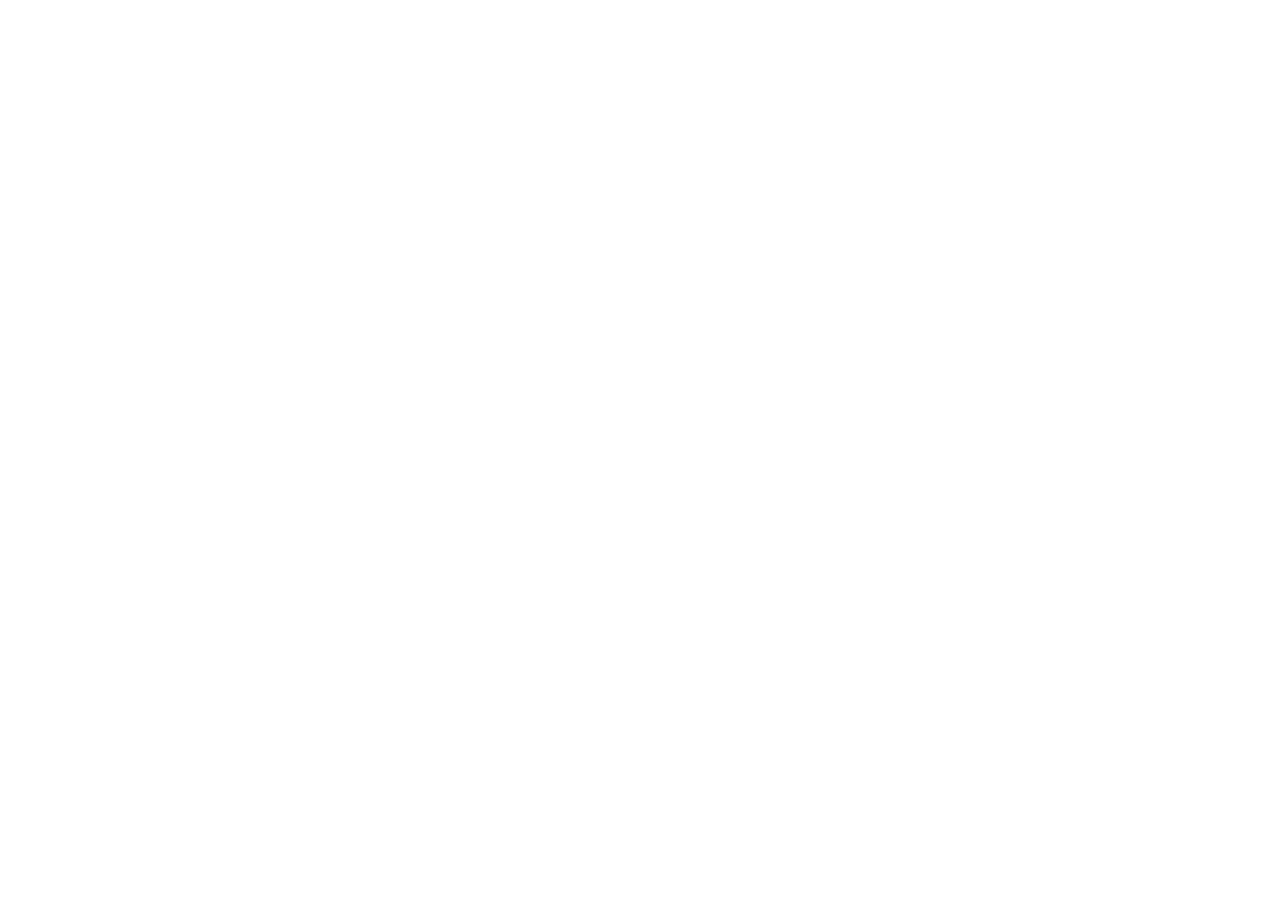
==== index.html @ 6b67593c "i love addings things" ====
<!DOCTYPE html>
<html lang="de">
<head>
    <meta charset="UTF-8">
    <meta name="viewport" content="width=device-width, initial-scale=1.0">
    <title>DHBW Schachclub</title>
    <link rel="stylesheet" href="style.css">
</head>
<body>

</body>
</html>
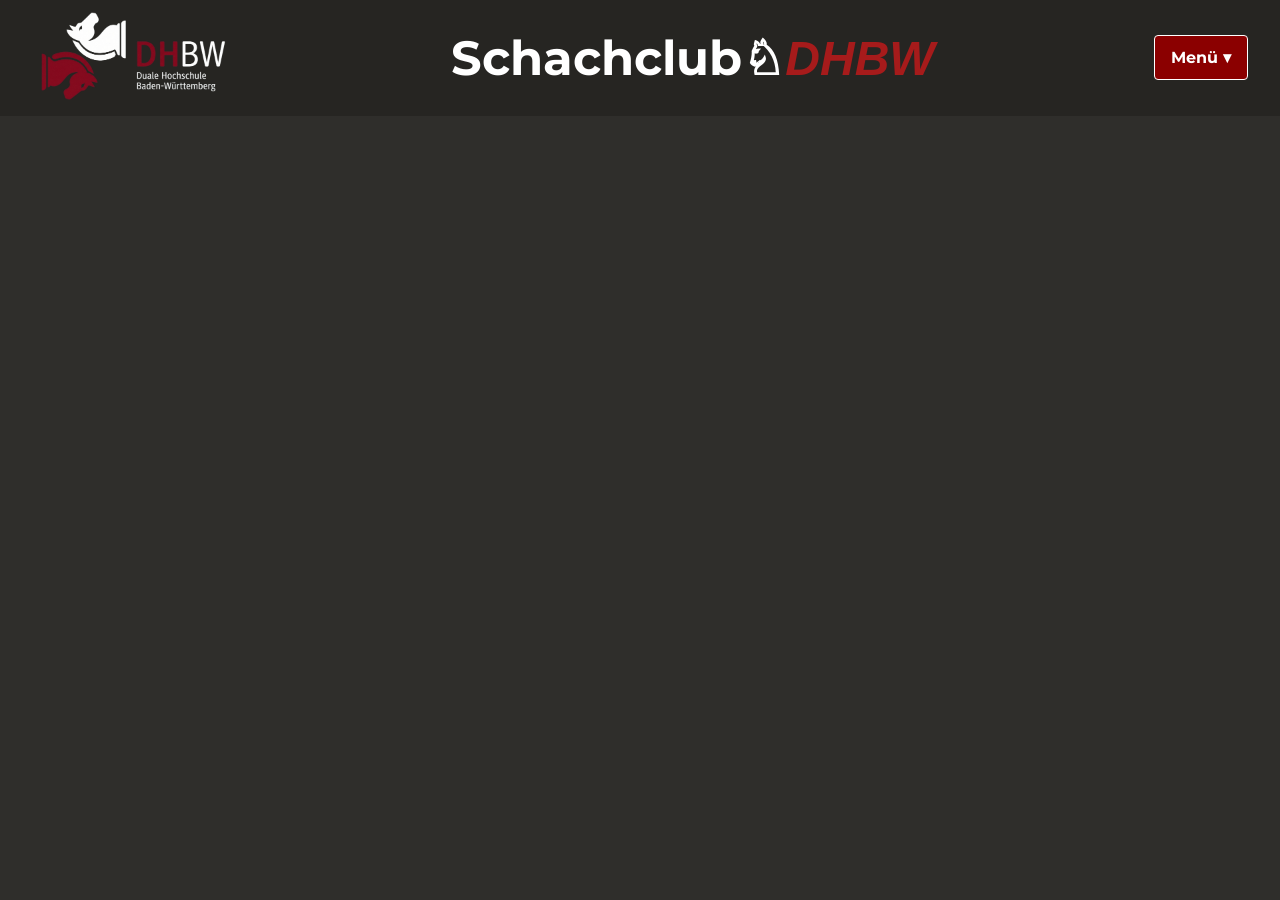
==== commit d0f0c653: "New Laptop, older changes" ====
--- a/index.html
+++ b/index.html
@@ -3,10 +3,42 @@
 <head>
     <meta charset="UTF-8">
     <meta name="viewport" content="width=device-width, initial-scale=1.0">
+    <!-- Responsives Design für Handynutzer-->
     <title>DHBW Schachclub</title>
+    <!-- Titel der Website im Browser-Tab -->
     <link rel="stylesheet" href="style.css">
+    <!-- link zum stylesheet css-->
+    <link href="https://fonts.googleapis.com/css2?family=Montserrat:wght@400;600&display=swap" rel="stylesheet">
+    <!-- Einbindung der Google Fonts für die Schriftart Montserrat -->
 </head>
 <body>
-
+    <a class="skip-link" href="#inhalt">Zum Inhalt springen</a>
+    <!-- Skip-Link für Barrierefreiheit -->
+<header class="site-header">
+    <!-- Logo und Navigation -->
+    <a href="index.html" class="logo">
+        <img src="bilder/logo_transparent_weiß.png" alt="DHBW Schachclub Logo">
+    </a> 
+    <!-- Gemeinsame Überschrift: DHBW rot und Schachclub weiß ohne großen Abstand -->
+    <h1><span class="titel-schachclub"> Schachclub♘</span><span class="titel-dhbw">DHBW</span></h1>
+    <!-- Menü mit Links zu den weiteren Seiten der Website -->
+    <details class="site-menu">     
+        <!-- Schaltfläche zum Öffnen und Schließen des Menüs -->
+        <summary class="Menü">Menü</summary>
+        <!-- Platzhalter-Links für die zukünftigen Seiten -->
+        <nav aria-label="Hauptnavigation">
+            <ul class="nav-list">
+                <li><a href="ueber-uns.html">Über uns</a></li>
+                <li><a href="trainingszeiten.html">Trainingszeiten</a></li>
+                <li><a href="turniere.html">Turniere</a></li>
+                <li><a href="mannschaften.html">Mannschaften</a></li>
+                <li><a href="kontakt.html">Kontakt</a></li>
+            </ul>
+        </nav>
+    </details>
+</header>
+<main id="inhalt">
+    <!-- Hauptinhalt der Seite -->
+</main>
 </body>
 </html>
--- a/style.css
+++ b/style.css
@@ -0,0 +1,122 @@
+/* Der Sprunglink bleibt unsichtbar, ist aber für Tastatur-Nutzer erreichbar. */
+.skip-link {
+  position: absolute;
+  left: -9999px;
+  top: 11rem;
+  z-index: 20;
+  padding: 0.75rem 1rem;
+  background-color: #ffffff;
+  color: #000000;
+}
+
+/* Beim Fokussieren wird der Sprunglink sichtbar. */
+.skip-link:focus {
+  left: 1rem;
+}
+
+/* Grundgestaltung für die Links im geöffneten Menü */
+.nav-list {
+  list-style: none;
+  margin: 0;
+  padding: 0.5rem 0;
+}
+
+.nav-list a {
+  text-decoration: none;
+  color: white;
+  display: block;
+  padding: 8px 16px;
+}
+
+/* Ein klar sichtbarer Fokusring für Tastaturbedienung */
+.nav-list a:focus-visible {
+  outline: 3px solid #FFFFFF;
+  outline-offset: 2px;
+  background-color: #FFFFFF;
+  color: #8B0000;
+}
+
+body {
+  background-color: #2f2e2b;
+  font-family: "Montserrat", sans-serif;
+  color: #ffffff;
+  margin: 0;
+}
+
+.logo img {
+  width: 200px;
+  height: auto;
+}
+
+.site-header {
+    background-color: #262522;
+    display: flex;
+    align-items: center;
+    justify-content: space-between;
+    padding: 0rem 2rem;
+    position: sticky;
+    top: 0;
+    z-index: 10;
+}
+
+.site-header h1 {
+    font-size: 3rem;
+    margin: 0;
+    color: #ffffff;
+}
+
+/* Die beiden Textteile bleiben direkt nebeneinander. */
+.titel-dhbw {
+    color: #A61B1B;
+    font-style: italic;
+    font-family: Caponic, sans-serif;
+    font-weight: bold;
+}
+
+.titel-schachclub {
+    color: #ffffff;
+}
+
+.Menü {
+    background-color: #8B0000;
+}
+
+/* Position und Aussehen des Menüs im rechten Bereich des Headers */
+.site-menu {
+    position: relative;
+    color: #ffffff;
+    font-weight: bold;
+}
+
+.site-menu summary {
+    cursor: pointer;
+    padding: 0.75rem 1rem;
+    border: 1px solid #ffffff;
+    border-radius: 4px;
+    list-style: none;
+}
+
+.site-menu summary::-webkit-details-marker {
+    display: none;
+}
+
+.site-menu summary::after {
+    content: " ▾";
+}
+
+.site-menu[open] summary::after {
+    content: " ▴";
+}
+
+/* Das geöffnete Menü wird unterhalb der Schaltfläche eingeblendet */
+.site-menu nav {
+    position: absolute;
+    top: calc(100% + 0.5rem);
+    right: 0;
+    min-width: 190px;
+    background-color: #A61B1B;
+
+    border-radius: 4px;
+    box-shadow: 0 4px 12px rgba(0, 0, 0, 0.25);
+    z-index: 1;
+}
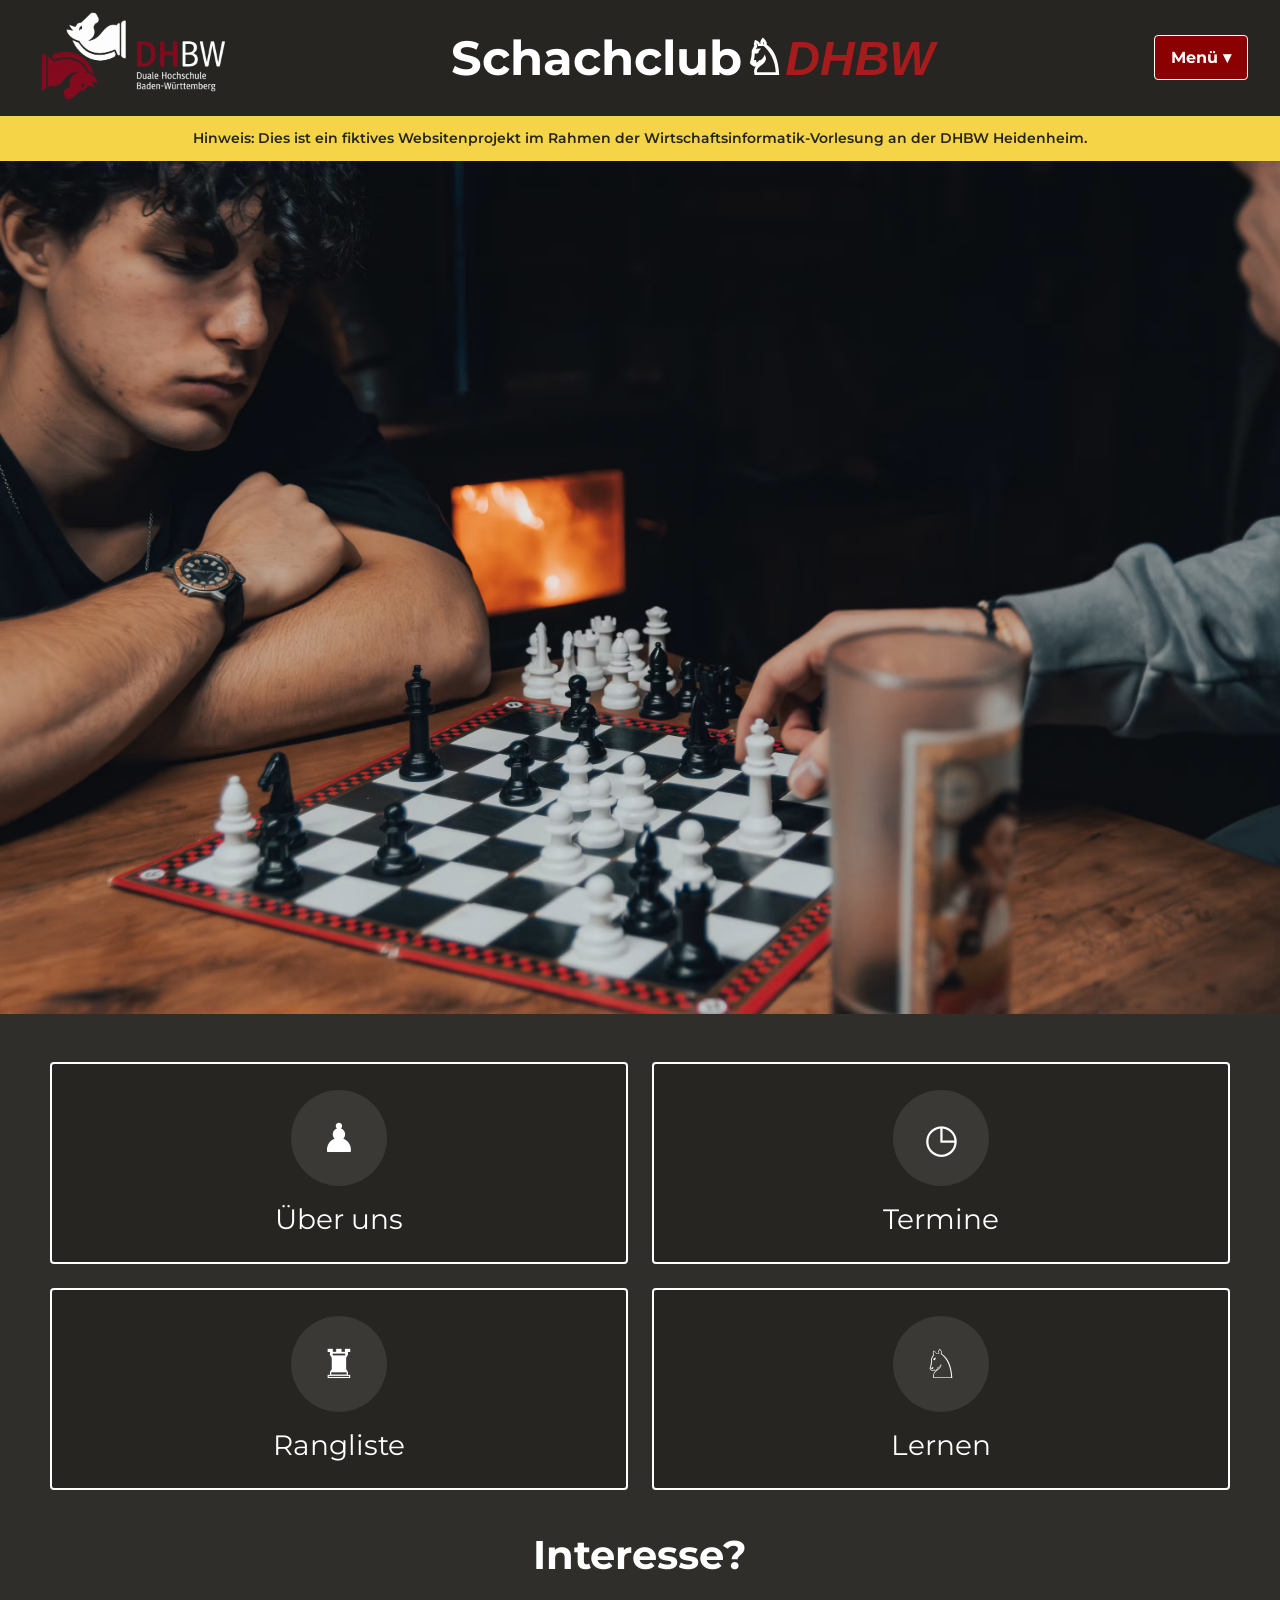
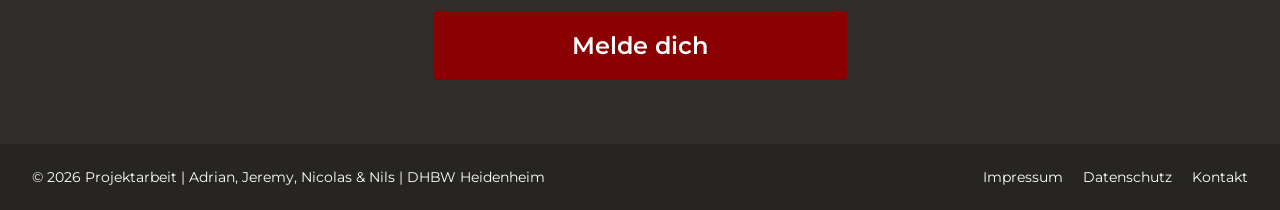
==== commit 5dd0334c: "Alle Änderung die in den letzten 3 Stunden passiert sind." ====
--- a/index.html
+++ b/index.html
@@ -6,7 +6,7 @@
     <!-- Responsives Design für Handynutzer-->
     <title>DHBW Schachclub</title>
     <!-- Titel der Website im Browser-Tab -->
-    <link rel="stylesheet" href="style.css">
+    <link rel="stylesheet" href="index.css">
     <!-- link zum stylesheet css-->
     <link href="https://fonts.googleapis.com/css2?family=Montserrat:wght@400;600&display=swap" rel="stylesheet">
     <!-- Einbindung der Google Fonts für die Schriftart Montserrat -->
@@ -37,8 +37,48 @@
         </nav>
     </details>
 </header>
+<!-- Hinweis zum fiktiven Projekt -->
+<aside class="projekt-hinweis" aria-label="Hinweis zum Projekt">
+    Hinweis: Dies ist ein fiktives Websitenprojekt im Rahmen der Wirtschaftsinformatik-Vorlesung an der DHBW Heidenheim.
+</aside>
+<!-- Startbild -->
+<section class="startbild" aria-labelledby="startbild-titel">
+    <h2 id="startbild-titel" class="visually-hidden">DHBW Schachclub</h2>
+    <img src="bilder/indexbild.avif" alt="Schachfiguren auf einem Schachbrett">
+</section>
 <main id="inhalt">
-    <!-- Hauptinhalt der Seite -->
+    <section class="interessen-bereich" aria-labelledby="interessen-titel">
+        <nav class="kategorien" aria-label="Bereiche des Schachclubs">
+            <article class="kategorie">
+                <a class="kategorie-icon" href="ueber-uns.html" aria-label="Mehr über uns erfahren">♟</a>
+                <span>Über uns</span>
+            </article>
+            <article class="kategorie">
+                <a class="kategorie-icon" href="termine.html" aria-label="Termine ansehen">◷</a>
+                <span>Termine</span>
+            </article>
+            <article class="kategorie">
+                <a class="kategorie-icon" href="rangliste.html" aria-label="Rangliste ansehen">♜</a>
+                <span>Rangliste</span>
+            </article>
+            <article class="kategorie">
+                <a class="kategorie-icon" href="lernen.html" aria-label="Schach lernen">♘</a>
+                <span>Lernen</span>
+            </article>
+        </nav>
+        <h2 id="interessen-titel">Interesse?</h2>
+        <a class="anmeldung-link" href="example.html">Melde dich</a>
+    </section>
 </main>
+<footer class="site-footer">
+    <p>© 2026 Projektarbeit | Adrian, Jeremy, Nicolas & Nils | DHBW Heidenheim</p>
+    <nav aria-label="Footer-Navigation">
+        <ul class="footer-links">
+            <li><a href="impressum.html">Impressum</a></li>
+            <li><a href="datenschutz.html">Datenschutz</a></li>
+            <li><a href="kontakt.html">Kontakt</a></li>
+        </ul>
+    </nav>
+</footer>
 </body>
 </html>
--- a/index.css
+++ b/index.css
@@ -0,0 +1,331 @@
+/* ==================== Basis ==================== */
+
+body {
+  margin: 0;
+  background-color: #2f2e2b;
+  color: #ffffff;
+  font-family: "Montserrat", sans-serif;
+}
+
+/* ==================== Barrierefreiheit ==================== */
+
+/* Der Sprunglink bleibt unsichtbar, ist aber für Tastatur-Nutzer erreichbar. */
+.skip-link {
+  position: absolute;
+  top: 11rem;
+  left: -9999px;
+  z-index: 20;
+  padding: 0.75rem 1rem;
+  background-color: #ffffff;
+  color: #000000;
+}
+
+.skip-link:focus {
+  left: 1rem;
+}
+
+/* Visuell ausgeblendete Überschriften behalten ihre semantische Funktion. */
+.visually-hidden {
+  position: absolute;
+  width: 1px;
+  height: 1px;
+  padding: 0;
+  margin: -1px;
+  overflow: hidden;
+  border: 0;
+  clip: rect(0, 0, 0, 0);
+  white-space: nowrap;
+}
+
+/* ==================== Header und Logo ==================== */
+
+.site-header {
+  position: sticky; /* KANN MAN EINSTELLEN, ob header fix ist oder nicht */
+  top: 0;
+  z-index: 10;
+  display: flex;
+  align-items: center;
+  justify-content: space-between;
+  padding: 0 2rem;
+  background-color: #262522;
+}
+
+.logo img {
+  width: 200px;
+  height: auto;
+}
+
+.site-header h1 {
+  margin: 0;
+  color: #ffffff;
+  font-size: 3rem;
+}
+
+/* Die beiden Textteile bleiben direkt nebeneinander. */
+.titel-schachclub {
+  color: #ffffff;
+}
+
+.titel-dhbw {
+  color: #a61b1b;
+  font-family: Caponic, sans-serif;
+  font-style: italic;
+  font-weight: bold;
+}
+
+/* ==================== Navigation ==================== */
+
+.site-menu {
+  position: relative;
+  color: #ffffff;
+  font-weight: bold;
+}
+
+.site-menu summary {
+  padding: 0.75rem 1rem;
+  border: 1px solid #ffffff;
+  border-radius: 4px;
+  cursor: pointer;
+  list-style: none;
+}
+
+.Menü {
+  background-color: #8b0000;
+}
+
+.site-menu summary::-webkit-details-marker {
+  display: none;
+}
+
+.site-menu summary::after {
+  content: " ▾";
+}
+
+.site-menu[open] summary::after {
+  content: " ▴";
+}
+
+/* Das geöffnete Menü wird unterhalb der Schaltfläche eingeblendet. */
+.site-menu nav {
+  position: absolute;
+  top: calc(100% + 0.5rem);
+  right: 0;
+  z-index: 1;
+  min-width: 190px;
+  border-radius: 4px;
+  background-color: #a61b1b;
+  box-shadow: 0 4px 12px rgba(0, 0, 0, 0.25);
+}
+
+.nav-list {
+  margin: 0;
+  padding: 0.5rem 0;
+  list-style: none;
+}
+
+.nav-list a {
+  display: block;
+  padding: 8px 16px;
+  color: white;
+  text-decoration: none;
+}
+
+.nav-list a:hover {
+  background-color: #650000;
+}
+
+/* Ein klar sichtbarer Fokusring für Tastaturbedienung. */
+.nav-list a:focus-visible {
+  outline: 3px solid #ffffff;
+  outline-offset: 2px;
+  background-color: #ffffff;
+  color: #8b0000;
+}
+
+/* ==================== Hinweisbanner ==================== */
+
+.projekt-hinweis {
+  padding: 0.75rem 1rem;
+  background-color: #f5d547;
+  color: #262522;
+  font-size: 0.875rem;
+  font-weight: 600;
+  line-height: 1.5;
+  text-align: center;
+}
+
+/* ==================== Startbild ==================== */
+
+.startbild {
+  width: 100%;
+}
+
+.startbild img {
+  display: block;
+  width: 100%;
+  height: auto;
+}
+
+/* ==================== Kategorien ==================== */
+
+.interessen-bereich {
+  max-width: 1180px;
+  margin: 0 auto;
+  padding: 3rem 1rem 4rem;
+  text-align: center;
+}
+
+.interessen-bereich h2 {
+  margin: 2.5rem 0 1.25rem;
+  font-size: clamp(1.75rem, 4vw, 2.5rem);
+}
+
+.kategorien {
+  display: grid;
+  grid-template-columns: repeat(2, minmax(0, 1fr));
+  gap: 1.5rem;
+}
+
+.kategorie {
+  display: grid;
+  min-height: 150px;
+  justify-items: center;
+  align-content: center;
+  gap: 1rem;
+  padding: 1.5rem;
+  border: 2px solid #ffffff;
+  border-radius: 4px;
+  background-color: #262522;
+  color: #ffffff;
+  font-size: clamp(1.25rem, 3vw, 1.75rem);
+}
+
+.kategorie-icon {
+  display: grid;
+  width: 6rem;
+  height: 6rem;
+  place-items: center;
+  border-radius: 50%;
+  background-color: #3a3936;
+  color: #ffffff;
+  font-size: 2.5rem;
+  line-height: 1;
+  text-decoration: none;
+  transition: background-color 0.2s ease;
+}
+
+.kategorie-icon:hover,
+.kategorie-icon:focus-visible {
+  background-color: #1c1b19;
+}
+
+.kategorie-icon:focus-visible,
+.anmeldung-link:focus-visible {
+  outline: 3px solid #f5d547;
+  outline-offset: 4px;
+}
+
+.anmeldung-link {
+  display: block;
+  width: 35%;
+  margin-top: 2rem;
+  margin-right: auto;
+  margin-left: auto;
+  padding: 1.25rem 2rem;
+  box-sizing: border-box;
+  border-radius: 4px;
+  background-color: #8b0000;
+  color: #ffffff;
+  font-size: 1.5rem;
+  font-weight: 600;
+  text-decoration: none;
+}
+
+.anmeldung-link:hover {
+  background-color: #650000;
+}
+
+/* ==================== Footer ==================== */
+
+.site-footer {
+  display: flex;
+  align-items: center;
+  justify-content: space-between;
+  gap: 1.5rem;
+  padding: 1.5rem 2rem;
+  background-color: #262522;
+  color: #ffffff;
+  font-size: 0.875rem;
+}
+
+.site-footer p {
+  margin: 0;
+}
+
+.footer-links {
+  display: flex;
+  gap: 1.25rem;
+  margin: 0;
+  padding: 0;
+  list-style: none;
+}
+
+.footer-links a {
+  color: #ffffff;
+  text-decoration: none;
+}
+
+.footer-links a:hover,
+.footer-links a:focus-visible {
+  color: #ff6b6b;
+}
+
+.footer-links a:focus-visible {
+  outline: 2px solid #ff6b6b;
+  outline-offset: 4px;
+}
+
+@media (max-width: 600px) {
+  .site-header {
+    display: grid;
+    grid-template-columns: 1fr auto;
+    gap: 0.75rem;
+    padding: 0.75rem 1rem;
+  }
+
+  .logo img {
+    width: 140px;
+  }
+
+  .site-header h1 {
+    grid-column: 1 / -1;
+    grid-row: 2;
+    justify-self: center;
+    font-size: clamp(1.5rem, 8vw, 2.25rem);
+    text-align: center;
+  }
+
+  .site-menu {
+    grid-column: 2;
+    grid-row: 1;
+  }
+
+  .site-menu nav {
+    max-width: calc(100vw - 2rem);
+  }
+
+  .kategorien {
+    grid-template-columns: 1fr;
+  }
+
+  .site-footer {
+    flex-direction: column;
+    padding: 1.5rem 1rem;
+    text-align: center;
+  }
+
+  .footer-links {
+    flex-wrap: wrap;
+    justify-content: center;
+  }
+}
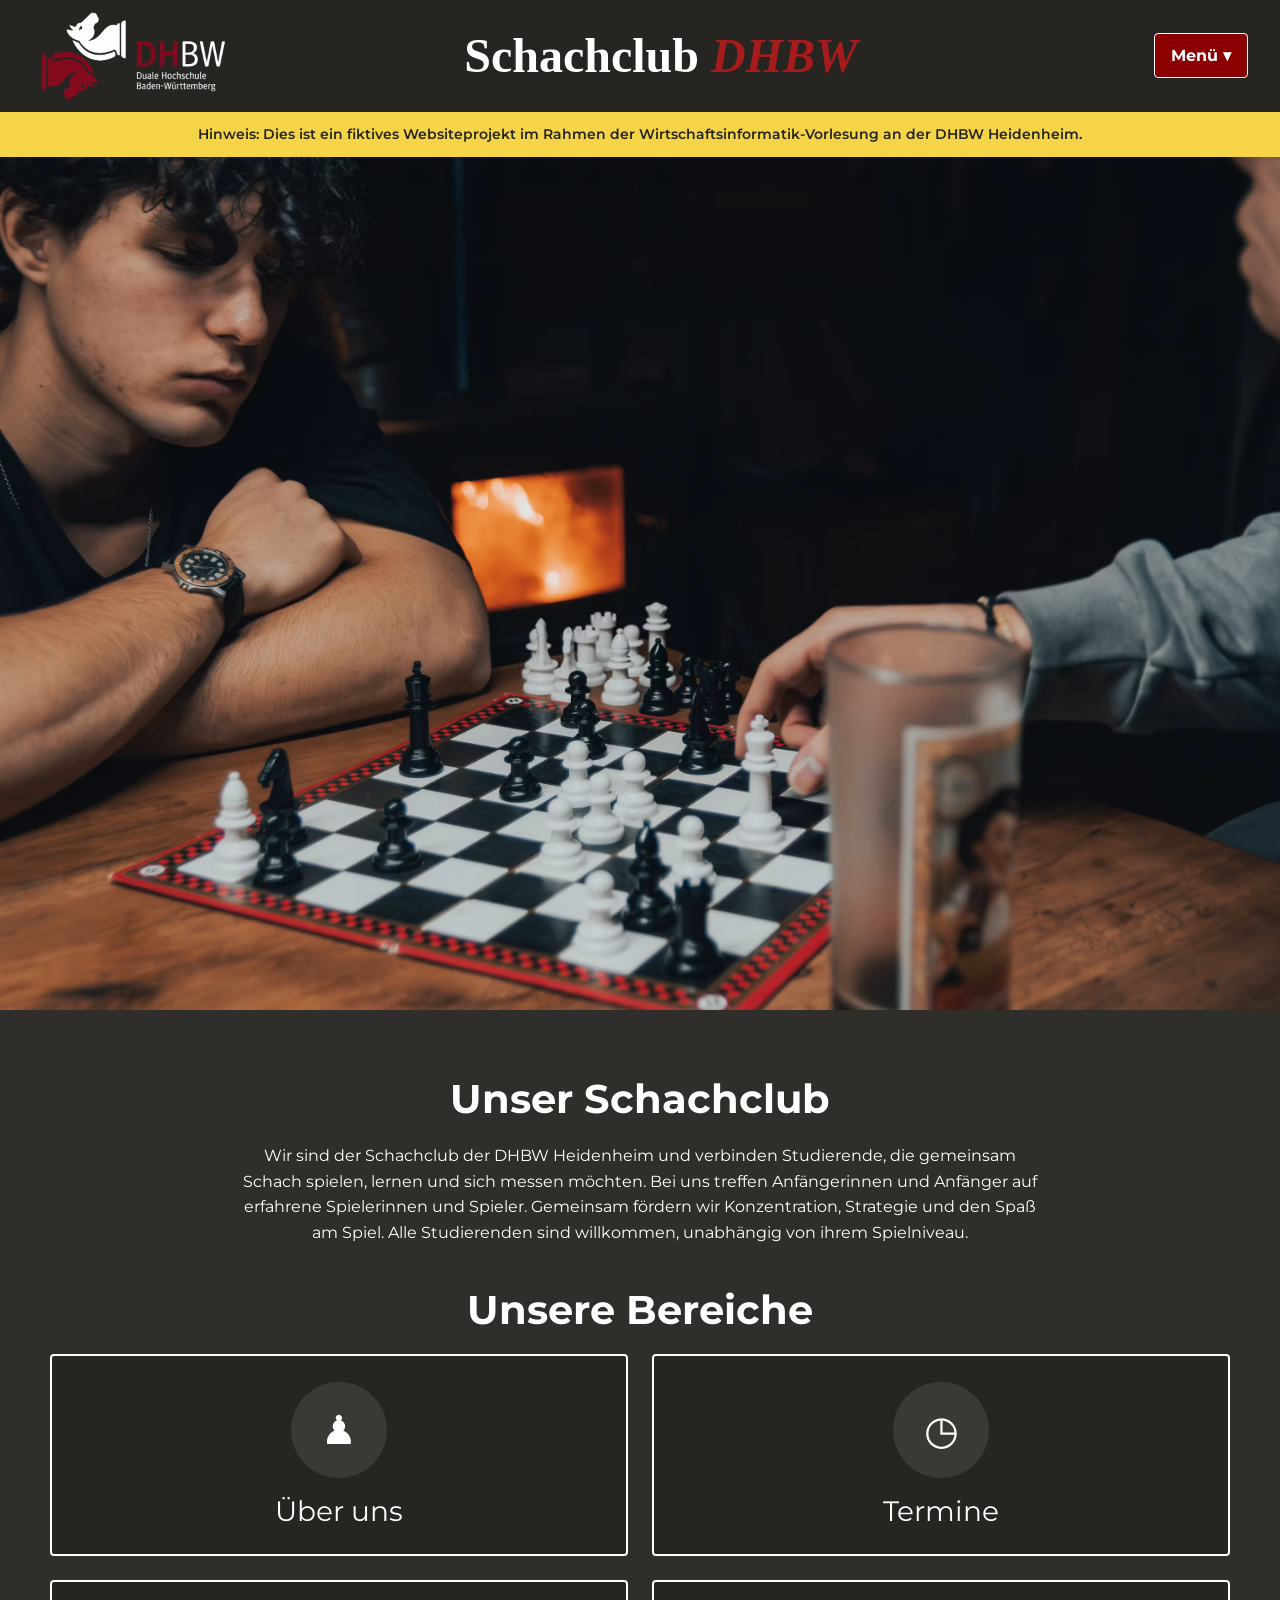
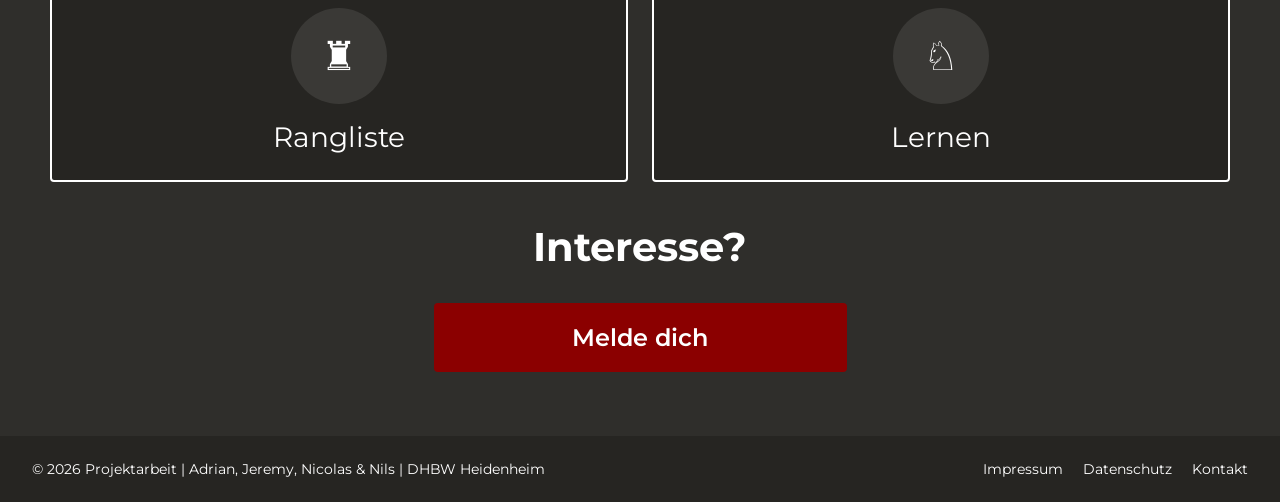
==== commit 30a9adeb: "BEVOR ICH GRINDE KOMMT DIESES UPDATE: WÜNSCHT MIR GLÜCK." ====
--- a/index.html
+++ b/index.html
@@ -6,7 +6,7 @@
     <!-- Responsives Design für Handynutzer-->
     <title>DHBW Schachclub</title>
     <!-- Titel der Website im Browser-Tab -->
-    <link rel="stylesheet" href="index.css">
+    <link rel="stylesheet" href="css/style.css">
     <!-- link zum stylesheet css-->
     <link href="https://fonts.googleapis.com/css2?family=Montserrat:wght@400;600&display=swap" rel="stylesheet">
     <!-- Einbindung der Google Fonts für die Schriftart Montserrat -->
@@ -17,10 +17,10 @@
 <header class="site-header">
     <!-- Logo und Navigation -->
     <a href="index.html" class="logo">
-        <img src="bilder/logo_transparent_weiß.png" alt="DHBW Schachclub Logo">
+        <img src="assets/icons/logo_transparent_weiß.png" alt="DHBW Schachclub Logo">
     </a> 
     <!-- Gemeinsame Überschrift: DHBW rot und Schachclub weiß ohne großen Abstand -->
-    <h1><span class="titel-schachclub"> Schachclub♘</span><span class="titel-dhbw">DHBW</span></h1>
+    <h1><span class="titel-schachclub">Schachclub</span><span class="titel-dhbw">DHBW</span></h1>
     <!-- Menü mit Links zu den weiteren Seiten der Website -->
     <details class="site-menu">     
         <!-- Schaltfläche zum Öffnen und Schließen des Menüs -->
@@ -28,55 +28,60 @@
         <!-- Platzhalter-Links für die zukünftigen Seiten -->
         <nav aria-label="Hauptnavigation">
             <ul class="nav-list">
-                <li><a href="ueber-uns.html">Über uns</a></li>
-                <li><a href="trainingszeiten.html">Trainingszeiten</a></li>
-                <li><a href="turniere.html">Turniere</a></li>
-                <li><a href="mannschaften.html">Mannschaften</a></li>
-                <li><a href="kontakt.html">Kontakt</a></li>
+                <li><a href="pages/ueber-uns.html">Über uns</a></li>
+                <li><a href="pages/rangliste.html">Rangliste</a></li>
+                <li><a href="pages/termine.html">Termine</a></li>
+                <li><a href="pages/schachlernen.html">Schach lernen</a></li>
+                <li><a href="pages/anmeldung.html">Anmeldung</a></li>
             </ul>
         </nav>
     </details>
 </header>
 <!-- Hinweis zum fiktiven Projekt -->
 <aside class="projekt-hinweis" aria-label="Hinweis zum Projekt">
-    Hinweis: Dies ist ein fiktives Websitenprojekt im Rahmen der Wirtschaftsinformatik-Vorlesung an der DHBW Heidenheim.
+    Hinweis: Dies ist ein fiktives Websiteprojekt im Rahmen der Wirtschaftsinformatik-Vorlesung an der DHBW Heidenheim.
 </aside>
 <!-- Startbild -->
 <section class="startbild" aria-labelledby="startbild-titel">
     <h2 id="startbild-titel" class="visually-hidden">DHBW Schachclub</h2>
-    <img src="bilder/indexbild.avif" alt="Schachfiguren auf einem Schachbrett">
+    <img src="assets/img/indexbild.avif" alt="Schachfiguren auf einem Schachbrett">
 </section>
 <main id="inhalt">
     <section class="interessen-bereich" aria-labelledby="interessen-titel">
+        <div class="schachclub-einleitung">
+            <h2>Unser Schachclub</h2>
+            <p>Wir sind der Schachclub der DHBW Heidenheim und verbinden Studierende, die gemeinsam Schach spielen, lernen und sich messen möchten. Bei uns treffen Anfängerinnen und Anfänger auf erfahrene Spielerinnen und Spieler. Gemeinsam fördern wir Konzentration, Strategie und den Spaß am Spiel. Alle Studierenden sind willkommen, unabhängig von ihrem Spielniveau.</p>
+        </div>
+        <h2 id="interessen-titel">Unsere Bereiche</h2>
         <nav class="kategorien" aria-label="Bereiche des Schachclubs">
             <article class="kategorie">
-                <a class="kategorie-icon" href="ueber-uns.html" aria-label="Mehr über uns erfahren">♟</a>
+                <a class="kategorie-icon" href="pages/ueber-uns.html" aria-label="Mehr über uns erfahren">♟</a>
                 <span>Über uns</span>
             </article>
             <article class="kategorie">
-                <a class="kategorie-icon" href="termine.html" aria-label="Termine ansehen">◷</a>
+                <a class="kategorie-icon" href="pages/termine.html" aria-label="Termine ansehen">◷</a>
                 <span>Termine</span>
             </article>
             <article class="kategorie">
-                <a class="kategorie-icon" href="rangliste.html" aria-label="Rangliste ansehen">♜</a>
+                <a class="kategorie-icon" href="pages/rangliste.html" aria-label="Rangliste ansehen">♜</a>
                 <span>Rangliste</span>
             </article>
             <article class="kategorie">
-                <a class="kategorie-icon" href="lernen.html" aria-label="Schach lernen">♘</a>
+                <a class="kategorie-icon" href="pages/schachlernen.html" aria-label="Schach lernen">♘</a>
                 <span>Lernen</span>
             </article>
         </nav>
-        <h2 id="interessen-titel">Interesse?</h2>
-        <a class="anmeldung-link" href="example.html">Melde dich</a>
+        <h2 id="anmeldung-titel">Interesse?</h2>
+        <a class="anmeldung-link" href="pages/anmeldung.html">Melde dich</a>
     </section>
 </main>
 <footer class="site-footer">
     <p>© 2026 Projektarbeit | Adrian, Jeremy, Nicolas & Nils | DHBW Heidenheim</p>
     <nav aria-label="Footer-Navigation">
         <ul class="footer-links">
-            <li><a href="impressum.html">Impressum</a></li>
-            <li><a href="datenschutz.html">Datenschutz</a></li>
-            <li><a href="kontakt.html">Kontakt</a></li>
+            <li><a href="pages/impressum.html">Impressum</a></li>
+            <li><a href="pages/datenschutz.html">Datenschutz</a></li>
+            <li><a href="pages/kontakt.html">Kontakt</a></li>
         </ul>
     </nav>
 </footer>
--- a/css/style.css
+++ b/css/style.css
@@ -0,0 +1,4 @@
+@import url("base.css");
+@import url("layout.css");
+@import url("components.css");
+@import url("pages.css");
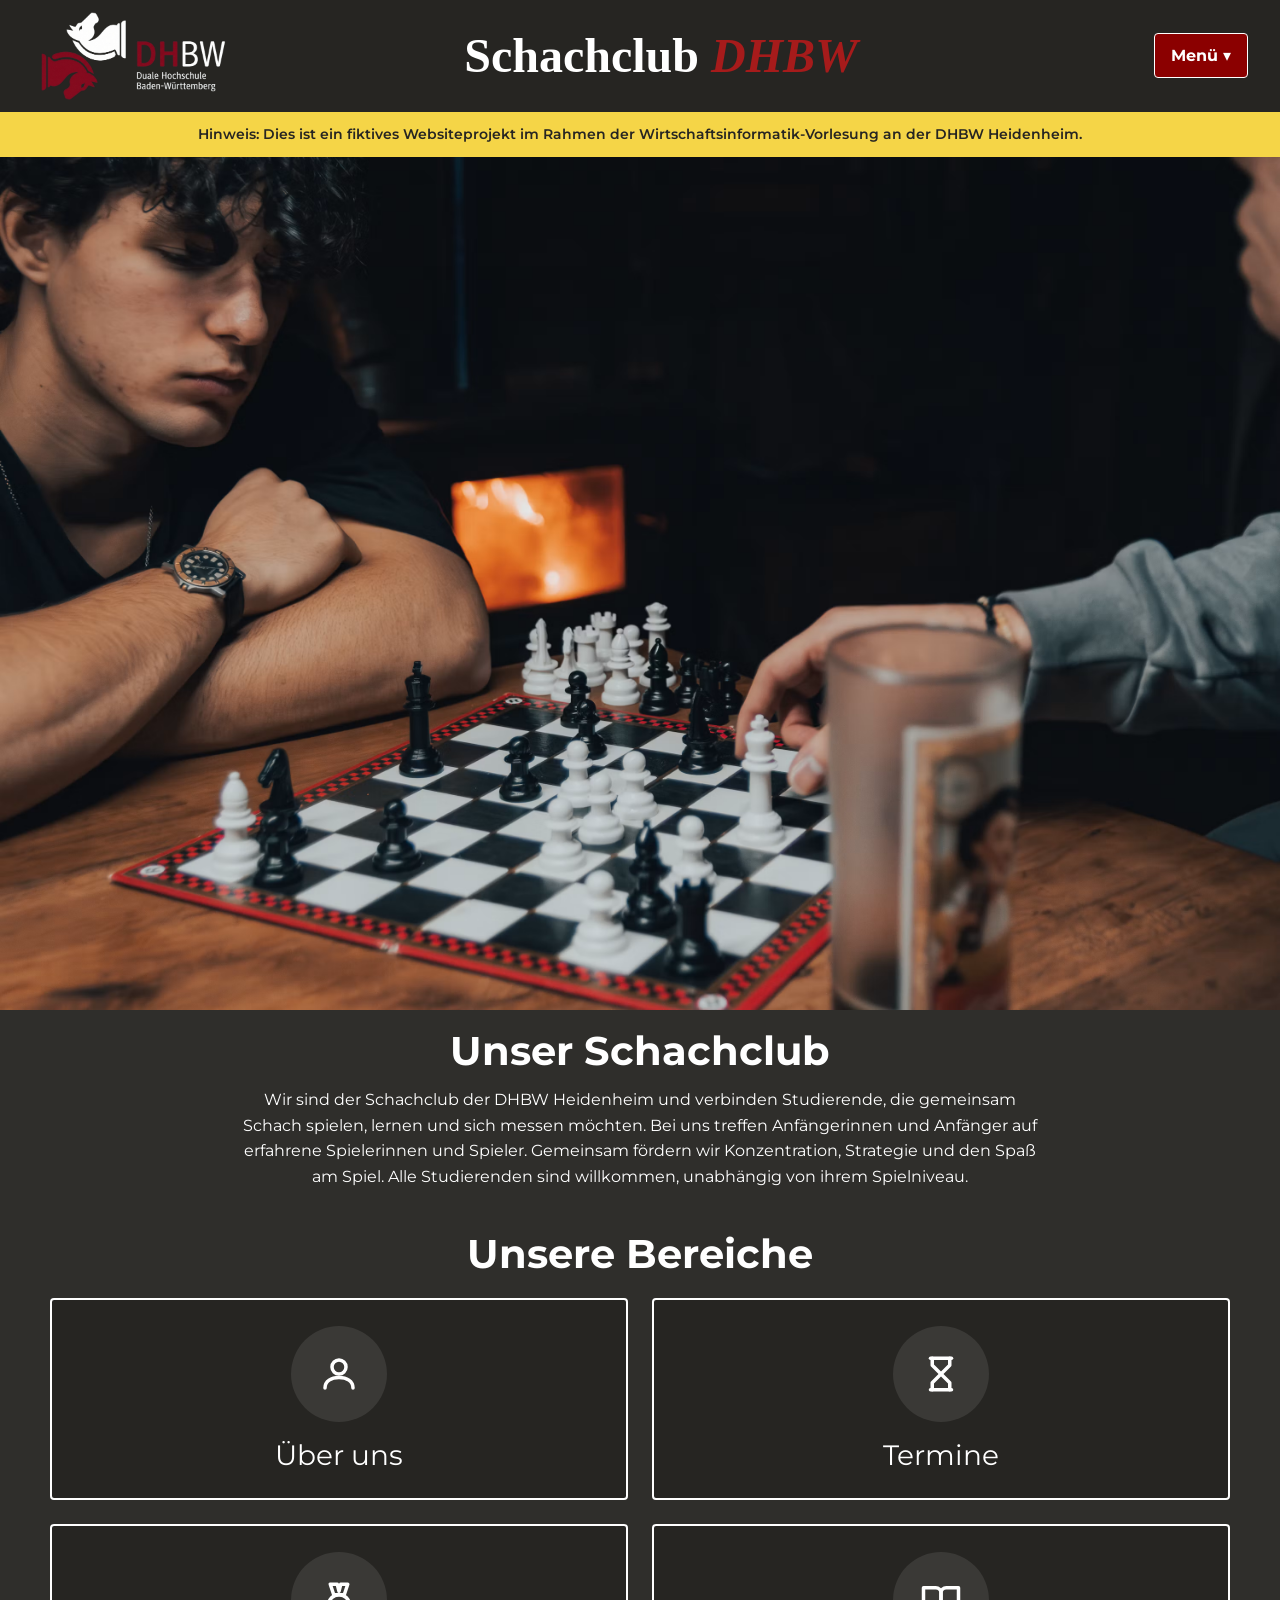
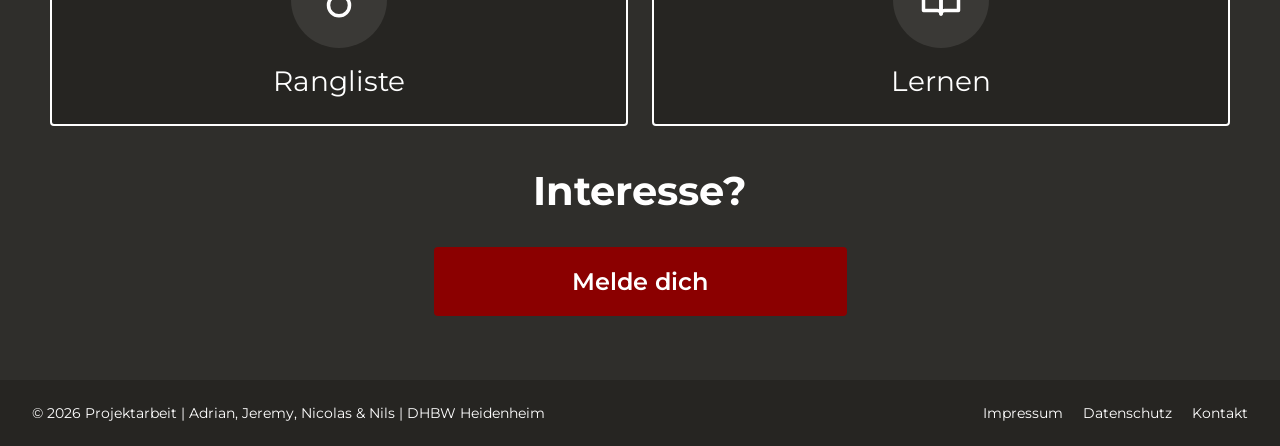
==== commit e87eb80f: "Diese Änderungen verändern die Welt immens" ====
--- a/index.html
+++ b/index.html
@@ -3,40 +3,32 @@
 <head>
     <meta charset="UTF-8">
     <meta name="viewport" content="width=device-width, initial-scale=1.0">
-    <!-- Responsives Design für Handynutzer-->
     <title>DHBW Schachclub</title>
-    <!-- Titel der Website im Browser-Tab -->
     <link rel="stylesheet" href="css/style.css">
-    <!-- link zum stylesheet css-->
     <link href="https://fonts.googleapis.com/css2?family=Montserrat:wght@400;600&display=swap" rel="stylesheet">
-    <!-- Einbindung der Google Fonts für die Schriftart Montserrat -->
 </head>
 <body>
     <a class="skip-link" href="#inhalt">Zum Inhalt springen</a>
-    <!-- Skip-Link für Barrierefreiheit -->
-<header class="site-header">
-    <!-- Logo und Navigation -->
-    <a href="index.html" class="logo">
-        <img src="assets/icons/logo_transparent_weiß.png" alt="DHBW Schachclub Logo">
-    </a> 
-    <!-- Gemeinsame Überschrift: DHBW rot und Schachclub weiß ohne großen Abstand -->
-    <h1><span class="titel-schachclub">Schachclub</span><span class="titel-dhbw">DHBW</span></h1>
-    <!-- Menü mit Links zu den weiteren Seiten der Website -->
-    <details class="site-menu">     
-        <!-- Schaltfläche zum Öffnen und Schließen des Menüs -->
-        <summary class="Menü">Menü</summary>
-        <!-- Platzhalter-Links für die zukünftigen Seiten -->
-        <nav aria-label="Hauptnavigation">
-            <ul class="nav-list">
-                <li><a href="pages/ueber-uns.html">Über uns</a></li>
-                <li><a href="pages/rangliste.html">Rangliste</a></li>
-                <li><a href="pages/termine.html">Termine</a></li>
-                <li><a href="pages/schachlernen.html">Schach lernen</a></li>
-                <li><a href="pages/anmeldung.html">Anmeldung</a></li>
-            </ul>
-        </nav>
-    </details>
-</header>
+
+    <!-- Kopfbereich mit Logo, Titel und CSS-only Dropdown-Menü -->
+    <header class="site-header">
+        <a href="index.html" class="logo">
+            <img src="assets/icons/logo_transparent_weiß.png" alt="DHBW Schachclub Logo">
+        </a>
+        <h1><span class="titel-schachclub">Schachclub</span><span class="titel-dhbw">DHBW</span></h1>
+        <details class="site-menu">
+            <summary class="Menü">Menü</summary>
+            <nav aria-label="Hauptnavigation">
+                <ul class="nav-list">
+                    <li><a href="pages/ueber-uns.html">Über uns</a></li>
+                    <li><a href="pages/rangliste.html">Rangliste</a></li>
+                    <li><a href="pages/termine.html">Termine</a></li>
+                    <li><a href="pages/schachlernen.html">Schach lernen</a></li>
+                    <li><a href="pages/anmeldung.html">Anmeldung</a></li>
+                </ul>
+            </nav>
+        </details>
+    </header>
 <!-- Hinweis zum fiktiven Projekt -->
 <aside class="projekt-hinweis" aria-label="Hinweis zum Projekt">
     Hinweis: Dies ist ein fiktives Websiteprojekt im Rahmen der Wirtschaftsinformatik-Vorlesung an der DHBW Heidenheim.
@@ -55,19 +47,41 @@
         <h2 id="interessen-titel">Unsere Bereiche</h2>
         <nav class="kategorien" aria-label="Bereiche des Schachclubs">
             <article class="kategorie">
-                <a class="kategorie-icon" href="pages/ueber-uns.html" aria-label="Mehr über uns erfahren">♟</a>
+                <a class="kategorie-icon" href="pages/ueber-uns.html" aria-label="Mehr über uns erfahren">
+                    <svg width="42" height="42" viewBox="0 0 24 24" fill="none" stroke="currentColor" stroke-width="2" stroke-linecap="round" stroke-linejoin="round" aria-hidden="true">
+                        <circle cx="12" cy="8" r="4"/>
+                        <path d="M4 20c0-4 3.6-6 8-6s8 2 8 6"/>
+                    </svg>
+                </a>
                 <span>Über uns</span>
             </article>
             <article class="kategorie">
-                <a class="kategorie-icon" href="pages/termine.html" aria-label="Termine ansehen">◷</a>
+                <a class="kategorie-icon" href="pages/termine.html" aria-label="Termine ansehen">
+                    <svg width="42" height="42" viewBox="0 0 24 24" fill="none" stroke="currentColor" stroke-width="2" stroke-linecap="round" stroke-linejoin="round" aria-hidden="true">
+                        <path d="M6 3h12"/>
+                        <path d="M6 21h12"/>
+                        <path d="M7 3v4l5 5 5-5V3"/>
+                        <path d="M7 21v-4l5-5 5 5v4"/>
+                    </svg>
+                </a>
                 <span>Termine</span>
             </article>
             <article class="kategorie">
-                <a class="kategorie-icon" href="pages/rangliste.html" aria-label="Rangliste ansehen">♜</a>
+                <a class="kategorie-icon" href="pages/rangliste.html" aria-label="Rangliste ansehen">
+                    <svg width="42" height="42" viewBox="0 0 24 24" fill="none" stroke="currentColor" stroke-width="2" stroke-linecap="round" stroke-linejoin="round" aria-hidden="true">
+                        <path d="M7 3h4l1 4 1-4h4l-2 6H9L7 3z"/>
+                        <circle cx="12" cy="15" r="6"/>
+                    </svg>
+                </a>
                 <span>Rangliste</span>
             </article>
             <article class="kategorie">
-                <a class="kategorie-icon" href="pages/schachlernen.html" aria-label="Schach lernen">♘</a>
+                <a class="kategorie-icon" href="pages/schachlernen.html" aria-label="Schach lernen">
+                    <svg width="42" height="42" viewBox="0 0 24 24" fill="none" stroke="currentColor" stroke-width="2" stroke-linecap="round" stroke-linejoin="round" aria-hidden="true">
+                        <path d="M2 5h7a3 3 0 0 1 3 3v12a2 2 0 0 0-2-2H2z"/>
+                        <path d="M22 5h-7a3 3 0 0 0-3 3v12a2 2 0 0 1 2-2h8z"/>
+                    </svg>
+                </a>
                 <span>Lernen</span>
             </article>
         </nav>
@@ -76,7 +90,7 @@
     </section>
 </main>
 <footer class="site-footer">
-    <p>© 2026 Projektarbeit | Adrian, Jeremy, Nicolas & Nils | DHBW Heidenheim</p>
+    <p>© 2026 Projektarbeit | Adrian, Jeremy, Nicolas &amp; Nils | DHBW Heidenheim</p>
     <nav aria-label="Footer-Navigation">
         <ul class="footer-links">
             <li><a href="pages/impressum.html">Impressum</a></li>
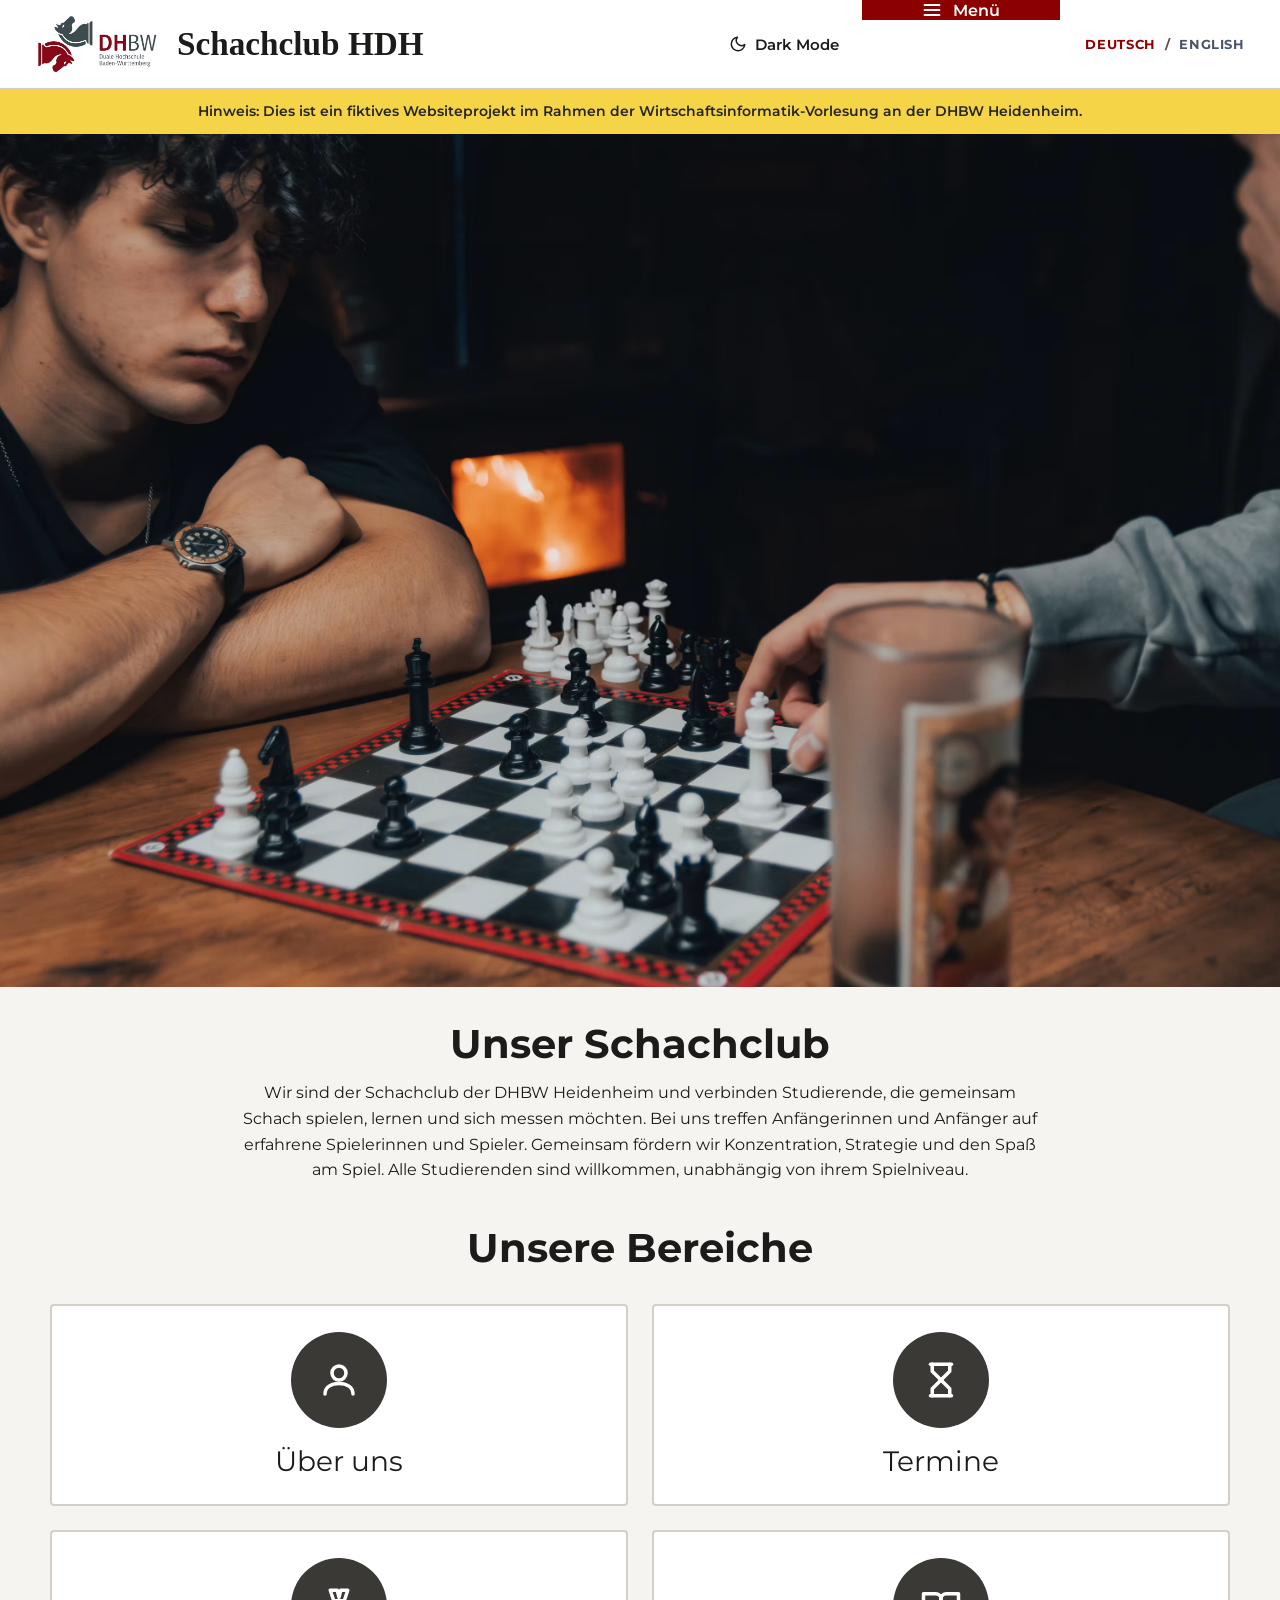
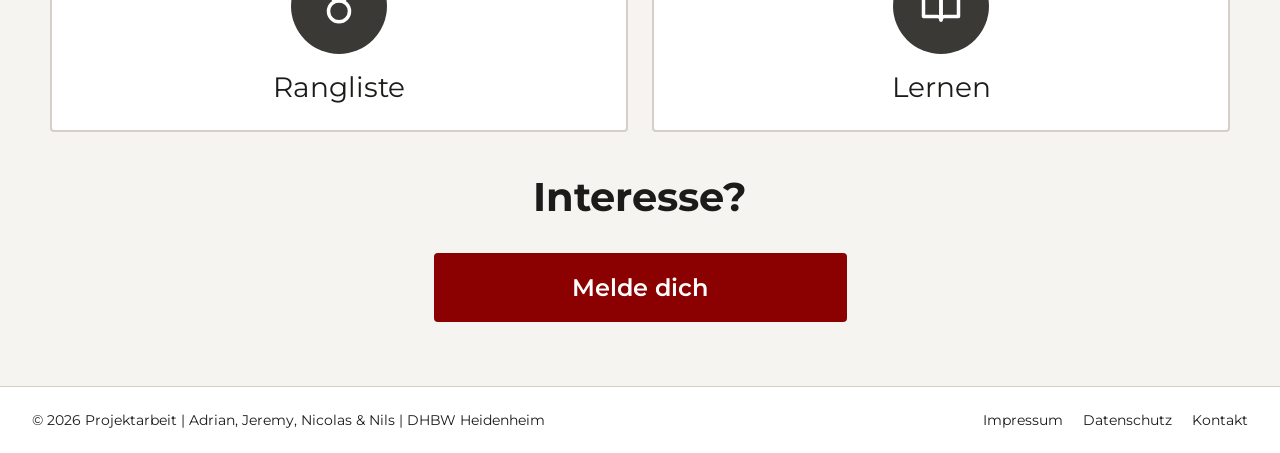
==== commit 0b3e1819: "Letzte Änderung?" ====
--- a/index.html
+++ b/index.html
@@ -3,32 +3,75 @@
 <head>
     <meta charset="UTF-8">
     <meta name="viewport" content="width=device-width, initial-scale=1.0">
+    <meta name="robots" content="noindex, nofollow">
     <title>DHBW Schachclub</title>
     <link rel="stylesheet" href="css/style.css">
-    <link href="https://fonts.googleapis.com/css2?family=Montserrat:wght@400;600&display=swap" rel="stylesheet">
 </head>
 <body>
+    <!-- CSS-only Schalter für System-/Dark-/Light-Mode und Sprache -->
+    <input type="checkbox" id="theme-toggle" class="visually-hidden">
+    <input type="radio" name="sprache" id="lang-de" class="visually-hidden" checked>
+    <input type="radio" name="sprache" id="lang-en" class="visually-hidden">
     <a class="skip-link" href="#inhalt">Zum Inhalt springen</a>
 
-    <!-- Kopfbereich mit Logo, Titel und CSS-only Dropdown-Menü -->
+    <!-- Kopfbereich mit Logo, Titel, Theme-Schalter, Menü und Sprachwahl -->
     <header class="site-header">
-        <a href="index.html" class="logo">
-            <img src="assets/icons/logo_transparent_weiß.png" alt="DHBW Schachclub Logo">
-        </a>
-        <h1><span class="titel-schachclub">Schachclub</span><span class="titel-dhbw">DHBW</span></h1>
-        <details class="site-menu">
-            <summary class="Menü">Menü</summary>
-            <nav aria-label="Hauptnavigation">
-                <ul class="nav-list">
-                    <li><a href="pages/ueber-uns.html">Über uns</a></li>
-                    <li><a href="pages/rangliste.html">Rangliste</a></li>
-                    <li><a href="pages/termine.html">Termine</a></li>
-                    <li><a href="pages/schachlernen.html">Schach lernen</a></li>
-                    <li><a href="pages/anmeldung.html">Anmeldung</a></li>
-                </ul>
-            </nav>
-        </details>
+        <div class="header-marke">
+            <a href="index.html" class="logo">
+                <img src="assets/icons/logo_transparent_weiss.png" alt="Schachclub HDH Logo" class="logo-dark">
+                <img src="assets/icons/logo_transparent.png" alt="Schachclub HDH Logo" class="logo-light">
+            </a>
+            <h1><span class="titel-schachclub">Schachclub HDH</span></h1>
+        </div>
+
+        <div class="header-aktionen">
+            <label for="theme-toggle" class="header-theme-btn">
+                <span class="theme-zu-light">
+                    <svg width="18" height="18" viewBox="0 0 24 24" fill="none" stroke="currentColor" stroke-width="2" stroke-linecap="round" stroke-linejoin="round" aria-hidden="true">
+                        <circle cx="12" cy="12" r="4"/>
+                        <path d="M12 2v2M12 20v2M4.93 4.93l1.41 1.41M17.66 17.66l1.41 1.41M2 12h2M20 12h2M6.34 17.66l-1.41 1.41M19.07 4.93l-1.41 1.41"/>
+                    </svg>
+                    <span>Light Mode</span>
+                </span>
+                <span class="theme-zu-dark">
+                    <svg width="18" height="18" viewBox="0 0 24 24" fill="none" stroke="currentColor" stroke-width="2" stroke-linecap="round" stroke-linejoin="round" aria-hidden="true">
+                        <path d="M21 12.79A9 9 0 1 1 11.21 3 7 7 0 0 0 21 12.79z"/>
+                    </svg>
+                    <span>Dark Mode</span>
+                </span>
+            </label>
+
+            <details class="site-menu">
+                <summary class="Menü">
+                    <svg width="20" height="20" viewBox="0 0 24 24" fill="none" stroke="currentColor" stroke-width="2.2" stroke-linecap="round" aria-hidden="true">
+                        <line x1="3" y1="6" x2="21" y2="6"/>
+                        <line x1="3" y1="12" x2="21" y2="12"/>
+                        <line x1="3" y1="18" x2="21" y2="18"/>
+                    </svg>
+                    <span>Menü</span>
+                </summary>
+                <nav aria-label="Hauptnavigation">
+                    <ul class="nav-list">
+                        <li><a href="pages/ueber-uns.html">Über uns</a></li>
+                        <li><a href="pages/rangliste.html">Rangliste</a></li>
+                        <li><a href="pages/termine.html">Termine</a></li>
+                        <li><a href="pages/lernen.html">Schach lernen</a></li>
+                        <li><a href="pages/kontakt.html">Kontakt</a></li>
+                        <li><a href="pages/anmeldung.html">Anmeldung</a></li>
+                    </ul>
+                </nav>
+            </details>
+
+            <div class="header-sprache" role="group" aria-label="Sprache wählen">
+                <label for="lang-de" class="sprache-option sprache-de">Deutsch</label>
+                <span class="sprache-trenner" aria-hidden="true">/</span>
+                <label for="lang-en" class="sprache-option sprache-en">English</label>
+            </div>
+        </div>
     </header>
+    <p class="sprache-hinweis" role="status">
+        English version coming soon – this student project is currently available in German.
+    </p>
 <!-- Hinweis zum fiktiven Projekt -->
 <aside class="projekt-hinweis" aria-label="Hinweis zum Projekt">
     Hinweis: Dies ist ein fiktives Websiteprojekt im Rahmen der Wirtschaftsinformatik-Vorlesung an der DHBW Heidenheim.
@@ -76,7 +119,7 @@
                 <span>Rangliste</span>
             </article>
             <article class="kategorie">
-                <a class="kategorie-icon" href="pages/schachlernen.html" aria-label="Schach lernen">
+                <a class="kategorie-icon" href="pages/lernen.html" aria-label="Schach lernen">
                     <svg width="42" height="42" viewBox="0 0 24 24" fill="none" stroke="currentColor" stroke-width="2" stroke-linecap="round" stroke-linejoin="round" aria-hidden="true">
                         <path d="M2 5h7a3 3 0 0 1 3 3v12a2 2 0 0 0-2-2H2z"/>
                         <path d="M22 5h-7a3 3 0 0 0-3 3v12a2 2 0 0 1 2-2h8z"/>
